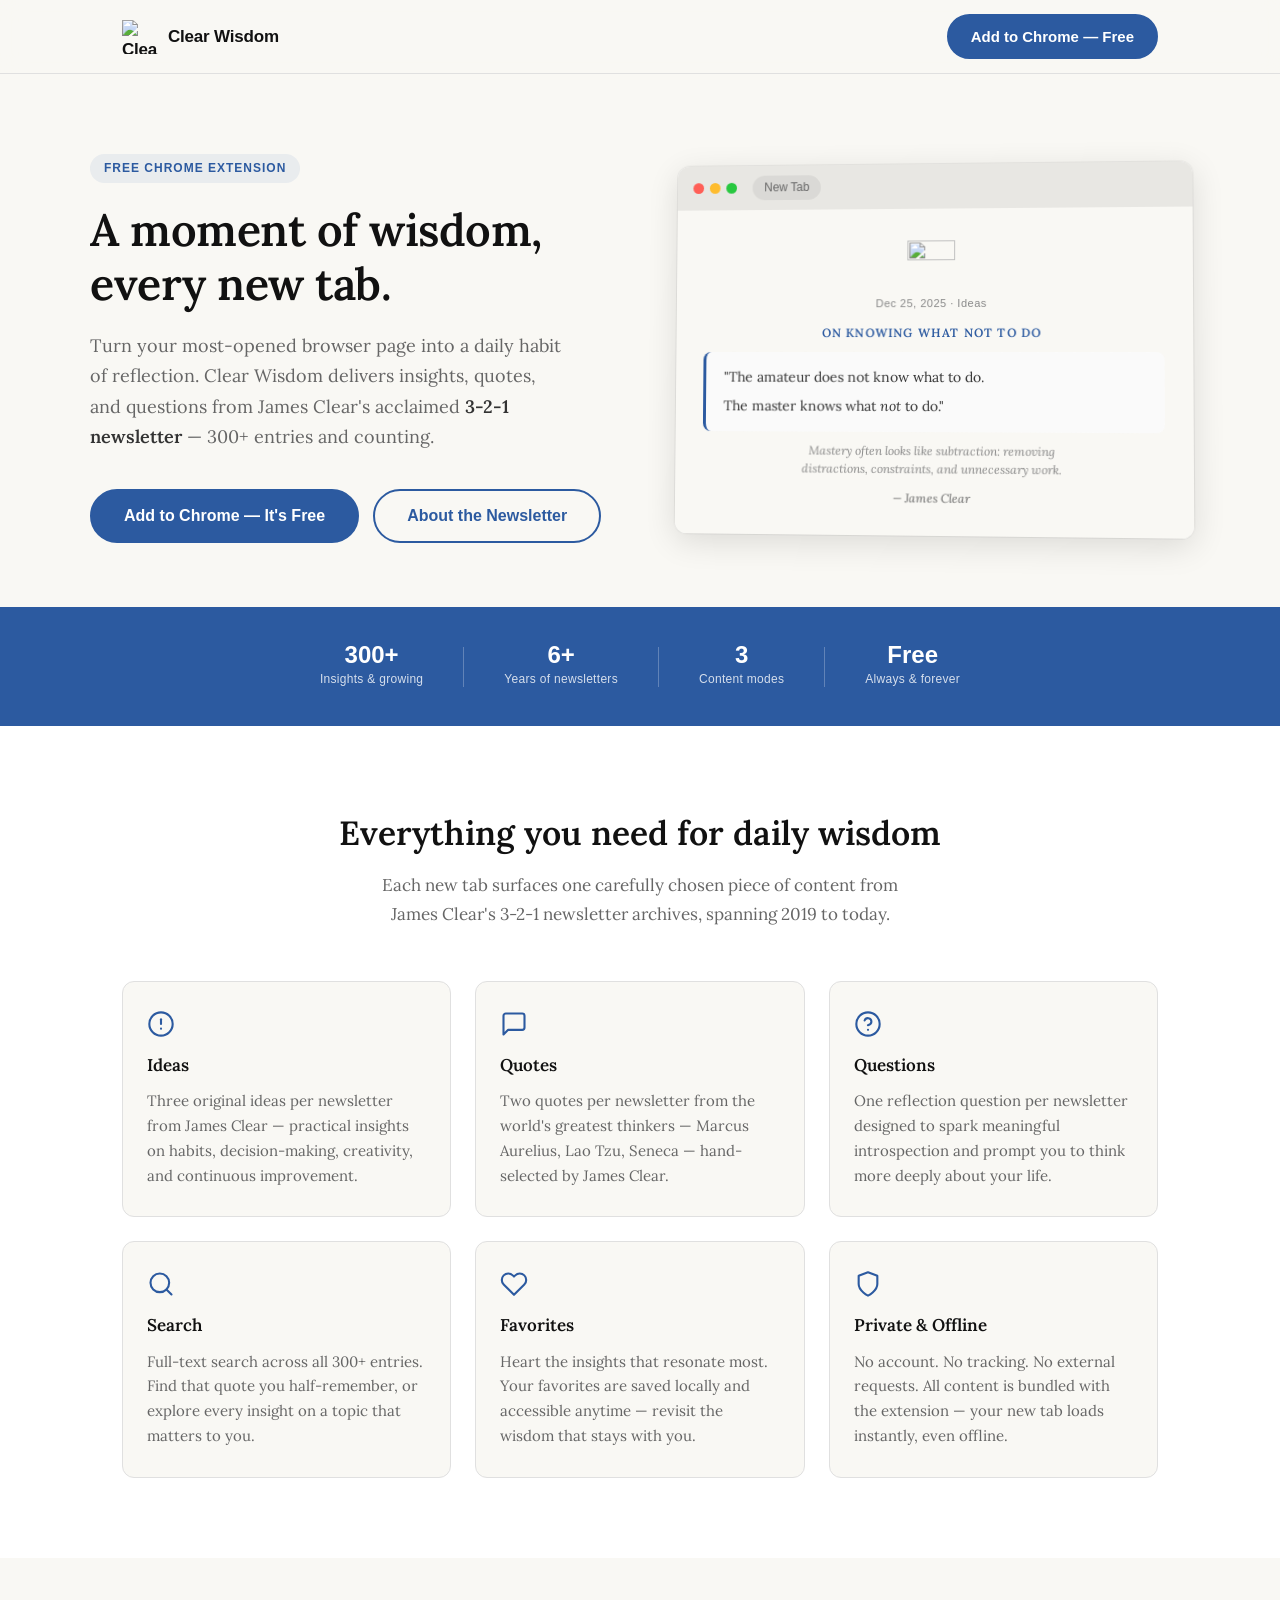
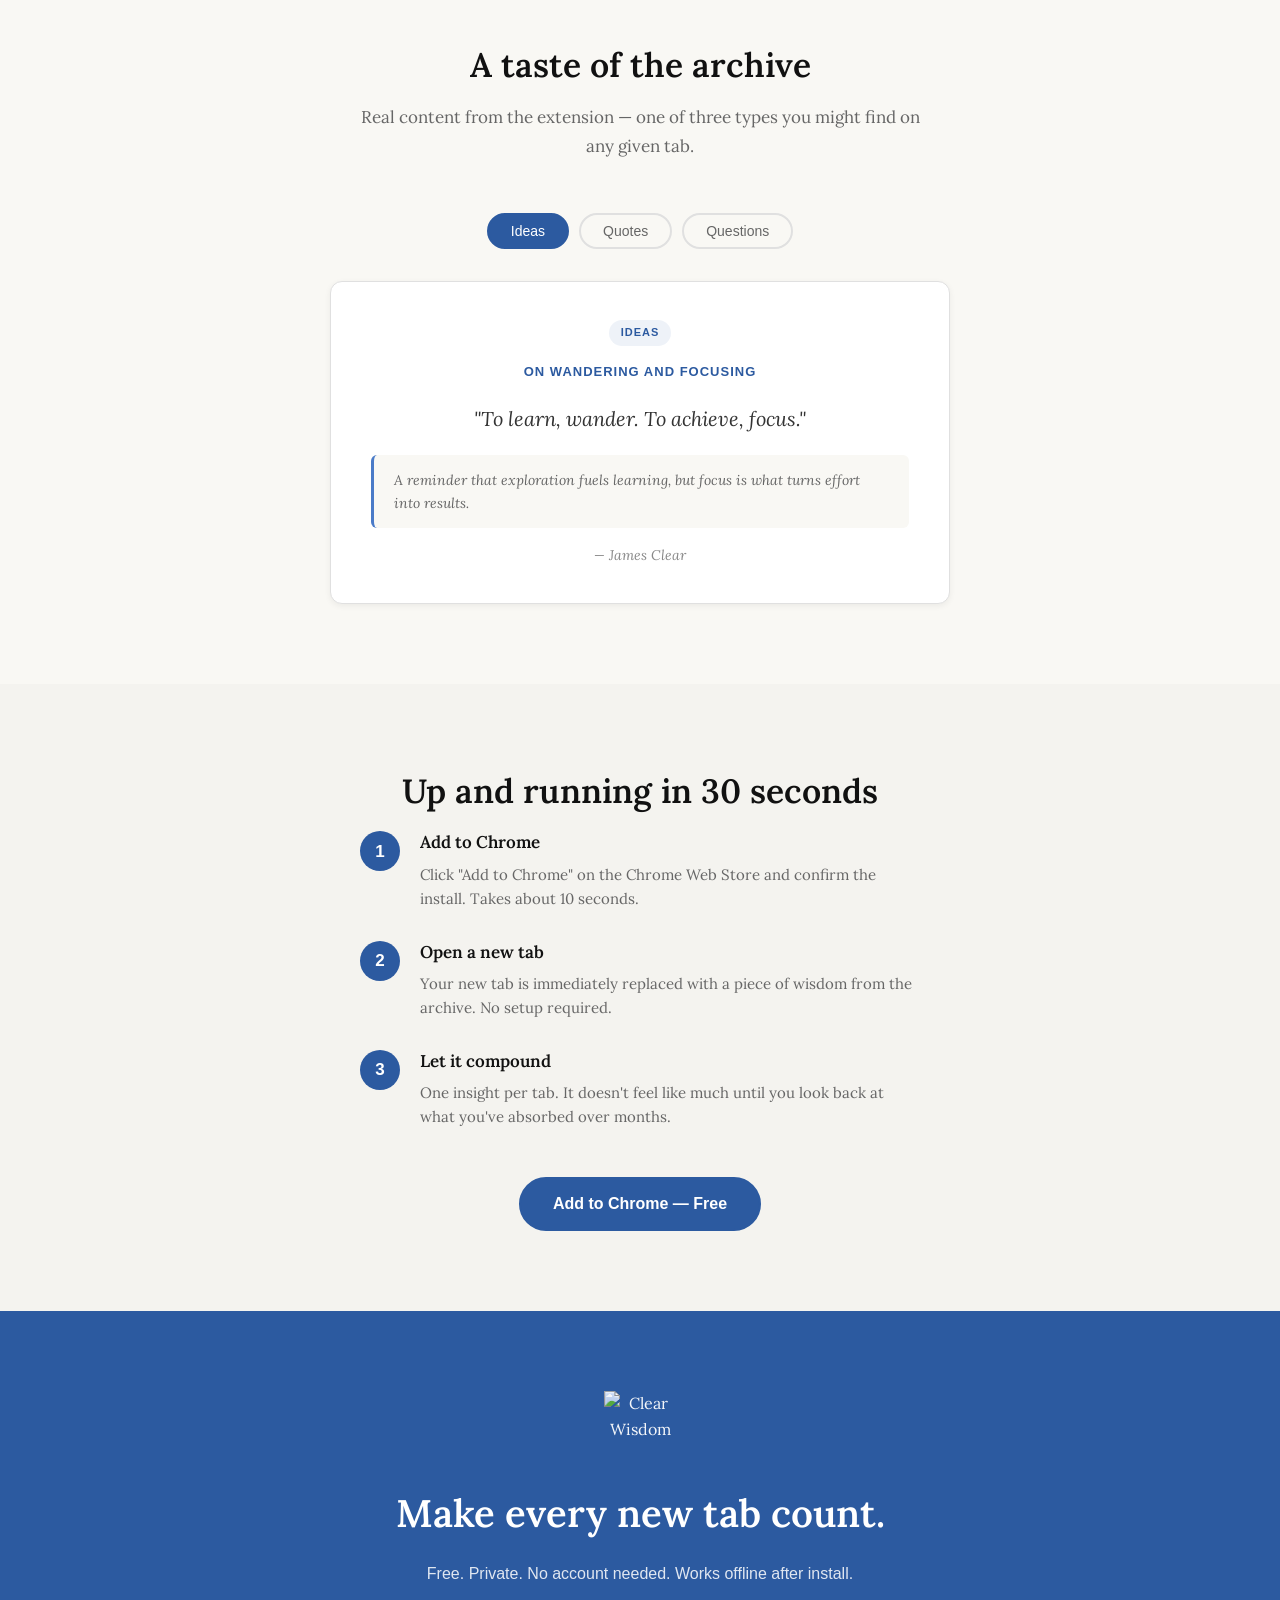
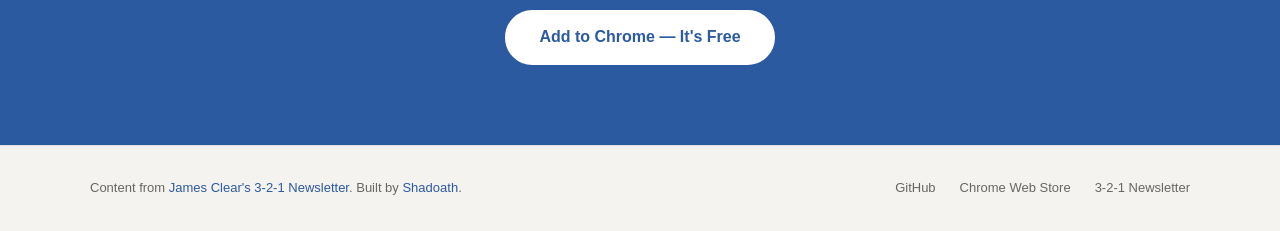
==== docs/index.html @ fa47c4a1 "feat: add GitHub Pages landing page and update README - Add docs/index.html with SEO meta tags, JSON" ====
<!DOCTYPE html>
<html lang="en">
  <head>
    <meta charset="UTF-8" />
    <meta name="viewport" content="width=device-width, initial-scale=1.0" />

    <title>Clear Wisdom — James Clear's 3-2-1 Newsletter in Every New Tab</title>
    <meta
      name="description"
      content="Transform every new tab into a moment of wisdom. Clear Wisdom delivers 300+ insights, quotes, and reflection questions from James Clear's acclaimed 3-2-1 newsletter — free Chrome extension."
    />
    <meta
      name="keywords"
      content="James Clear, 3-2-1 newsletter, wisdom quotes, Chrome extension, new tab extension, atomic habits, personal growth, reflection questions, daily wisdom"
    />
    <meta name="author" content="Skylar Bolton" />
    <meta name="robots" content="index, follow" />

    <link rel="canonical" href="https://shadoath.github.io/clear-wisdom/" />

    <!-- Open Graph -->
    <meta property="og:type" content="website" />
    <meta property="og:url" content="https://shadoath.github.io/clear-wisdom/" />
    <meta
      property="og:title"
      content="Clear Wisdom — James Clear's 3-2-1 Newsletter in Every New Tab"
    />
    <meta
      property="og:description"
      content="Transform every new tab into a moment of wisdom. 300+ insights, quotes, and reflection questions from James Clear's 3-2-1 newsletter. Free Chrome extension."
    />
    <meta
      property="og:image"
      content="https://raw.githubusercontent.com/shadoath/clear-wisdom/main/extension/images/logo.png"
    />
    <meta property="og:site_name" content="Clear Wisdom" />

    <!-- Twitter Card -->
    <meta name="twitter:card" content="summary" />
    <meta
      name="twitter:title"
      content="Clear Wisdom — James Clear's 3-2-1 Newsletter in Every New Tab"
    />
    <meta
      name="twitter:description"
      content="Transform every new tab into a moment of wisdom. 300+ insights from James Clear's 3-2-1 newsletter. Free Chrome extension."
    />
    <meta
      name="twitter:image"
      content="https://raw.githubusercontent.com/shadoath/clear-wisdom/main/extension/images/logo.png"
    />

    <!-- Structured Data -->
    <script type="application/ld+json">
      {
        "@context": "https://schema.org",
        "@type": "SoftwareApplication",
        "name": "Clear Wisdom",
        "applicationCategory": "BrowserApplication",
        "applicationSubCategory": "Productivity",
        "operatingSystem": "Chrome",
        "description": "Transform every new tab into a moment of wisdom from James Clear's acclaimed 3-2-1 newsletter. 300+ insights, quotes, and reflection questions.",
        "url": "https://shadoath.github.io/clear-wisdom/",
        "downloadUrl": "https://chromewebstore.google.com/detail/clear-wisdom-gems-of-wisd/jijfmgoijddfmlcdghopbkdpelbpmjdm",
        "offers": {
          "@type": "Offer",
          "price": "0",
          "priceCurrency": "USD"
        },
        "creator": {
          "@type": "Person",
          "name": "Skylar Bolton",
          "url": "https://github.com/shadoath"
        },
        "featureList": [
          "Ideas from James Clear's 3-2-1 newsletter",
          "Quotes from world-class thinkers",
          "Reflection questions for personal growth",
          "Full-text search across all content",
          "Favorites system",
          "300+ entries and growing"
        ]
      }
    </script>

    <link rel="preconnect" href="https://fonts.googleapis.com" />
    <link rel="preconnect" href="https://fonts.gstatic.com" crossorigin />
    <link
      href="https://fonts.googleapis.com/css2?family=Lora:ital,wght@0,400;0,600;1,400&display=swap"
      rel="stylesheet"
    />

    <link rel="stylesheet" href="style.css" />
  </head>
  <body>
    <!-- Navigation -->
    <nav class="nav" aria-label="Site navigation">
      <div class="nav-inner">
        <a href="/" class="nav-brand" aria-label="Clear Wisdom home">
          <img
            src="https://raw.githubusercontent.com/shadoath/clear-wisdom/main/extension/images/logo.png"
            alt="Clear Wisdom logo"
            width="36"
            height="34"
          />
          <span>Clear Wisdom</span>
        </a>
        <a
          href="https://chromewebstore.google.com/detail/clear-wisdom-gems-of-wisd/jijfmgoijddfmlcdghopbkdpelbpmjdm"
          class="btn btn-primary"
          target="_blank"
          rel="noopener noreferrer"
          aria-label="Add Clear Wisdom to Chrome for free"
        >
          Add to Chrome &mdash; Free
        </a>
      </div>
    </nav>

    <!-- Hero -->
    <header class="hero">
      <div class="hero-inner">
        <div class="hero-text">
          <div class="hero-badge">Free Chrome Extension</div>
          <h1>A moment of wisdom,<br />every new tab.</h1>
          <p class="hero-sub">
            Turn your most-opened browser page into a daily habit of reflection.
            Clear Wisdom delivers insights, quotes, and questions from James
            Clear's acclaimed <strong>3-2-1 newsletter</strong> &mdash; 300+
            entries and counting.
          </p>
          <div class="hero-ctas">
            <a
              href="https://chromewebstore.google.com/detail/clear-wisdom-gems-of-wisd/jijfmgoijddfmlcdghopbkdpelbpmjdm"
              class="btn btn-primary btn-large"
              target="_blank"
              rel="noopener noreferrer"
            >
              Add to Chrome &mdash; It's Free
            </a>
            <a
              href="https://jamesclear.com/3-2-1"
              class="btn btn-outline btn-large"
              target="_blank"
              rel="noopener noreferrer"
            >
              About the Newsletter
            </a>
          </div>
        </div>

        <div class="hero-mockup" aria-hidden="true">
          <div class="mockup-window">
            <div class="mockup-bar">
              <span class="dot dot-red"></span>
              <span class="dot dot-yellow"></span>
              <span class="dot dot-green"></span>
              <span class="mockup-url">New Tab</span>
            </div>
            <div class="mockup-content">
              <div class="mockup-logo">
                <img
                  src="https://raw.githubusercontent.com/shadoath/clear-wisdom/main/extension/images/logo.png"
                  alt=""
                  width="48"
                  height="45"
                />
              </div>
              <div class="mockup-meta">Dec 25, 2025 &middot; Ideas</div>
              <div class="mockup-heading">On knowing what not to do</div>
              <div class="mockup-quote">
                <p>"The amateur does not know what to do.</p>
                <p>The master knows what <em>not</em> to do."</p>
              </div>
              <div class="mockup-explanation">
                Mastery often looks like subtraction: removing distractions,
                constraints, and unnecessary work.
              </div>
              <div class="mockup-author">&mdash; James Clear</div>
            </div>
          </div>
        </div>
      </div>
    </header>

    <!-- Stats bar -->
    <section class="proof-bar" aria-label="Extension stats">
      <div class="proof-inner">
        <div class="proof-item">
          <strong>300+</strong>
          <span>Insights &amp; growing</span>
        </div>
        <div class="proof-divider" aria-hidden="true"></div>
        <div class="proof-item">
          <strong>6+</strong>
          <span>Years of newsletters</span>
        </div>
        <div class="proof-divider" aria-hidden="true"></div>
        <div class="proof-item">
          <strong>3</strong>
          <span>Content modes</span>
        </div>
        <div class="proof-divider" aria-hidden="true"></div>
        <div class="proof-item">
          <strong>Free</strong>
          <span>Always &amp; forever</span>
        </div>
      </div>
    </section>

    <!-- Features -->
    <section class="features" id="features" aria-labelledby="features-title">
      <div class="section-inner">
        <h2 id="features-title">Everything you need for daily wisdom</h2>
        <p class="section-sub">
          Each new tab surfaces one carefully chosen piece of content from James
          Clear's 3-2-1 newsletter archives, spanning 2019 to today.
        </p>
        <div class="features-grid">
          <article class="feature-card">
            <div class="feature-icon" aria-hidden="true">
              <svg width="28" height="28" viewBox="0 0 24 24" fill="none" stroke="currentColor" stroke-width="1.8" stroke-linecap="round" stroke-linejoin="round"><circle cx="12" cy="12" r="10"/><line x1="12" y1="8" x2="12" y2="12"/><line x1="12" y1="16" x2="12.01" y2="16"/></svg>
            </div>
            <h3>Ideas</h3>
            <p>
              Three original ideas per newsletter from James Clear &mdash;
              practical insights on habits, decision-making, creativity, and
              continuous improvement.
            </p>
          </article>
          <article class="feature-card">
            <div class="feature-icon" aria-hidden="true">
              <svg width="28" height="28" viewBox="0 0 24 24" fill="none" stroke="currentColor" stroke-width="1.8" stroke-linecap="round" stroke-linejoin="round"><path d="M21 15a2 2 0 0 1-2 2H7l-4 4V5a2 2 0 0 1 2-2h14a2 2 0 0 1 2 2z"/></svg>
            </div>
            <h3>Quotes</h3>
            <p>
              Two quotes per newsletter from the world's greatest thinkers
              &mdash; Marcus Aurelius, Lao Tzu, Seneca &mdash; hand-selected by
              James Clear.
            </p>
          </article>
          <article class="feature-card">
            <div class="feature-icon" aria-hidden="true">
              <svg width="28" height="28" viewBox="0 0 24 24" fill="none" stroke="currentColor" stroke-width="1.8" stroke-linecap="round" stroke-linejoin="round"><circle cx="12" cy="12" r="10"/><path d="M9.09 9a3 3 0 0 1 5.83 1c0 2-3 3-3 3"/><line x1="12" y1="17" x2="12.01" y2="17"/></svg>
            </div>
            <h3>Questions</h3>
            <p>
              One reflection question per newsletter designed to spark
              meaningful introspection and prompt you to think more deeply about
              your life.
            </p>
          </article>
          <article class="feature-card">
            <div class="feature-icon" aria-hidden="true">
              <svg width="28" height="28" viewBox="0 0 24 24" fill="none" stroke="currentColor" stroke-width="1.8" stroke-linecap="round" stroke-linejoin="round"><circle cx="11" cy="11" r="8"/><line x1="21" y1="21" x2="16.65" y2="16.65"/></svg>
            </div>
            <h3>Search</h3>
            <p>
              Full-text search across all 300+ entries. Find that quote you
              half-remember, or explore every insight on a topic that matters to
              you.
            </p>
          </article>
          <article class="feature-card">
            <div class="feature-icon" aria-hidden="true">
              <svg width="28" height="28" viewBox="0 0 24 24" fill="none" stroke="currentColor" stroke-width="1.8" stroke-linecap="round" stroke-linejoin="round"><path d="M20.84 4.61a5.5 5.5 0 0 0-7.78 0L12 5.67l-1.06-1.06a5.5 5.5 0 0 0-7.78 7.78l1.06 1.06L12 21.23l7.78-7.78 1.06-1.06a5.5 5.5 0 0 0 0-7.78z"/></svg>
            </div>
            <h3>Favorites</h3>
            <p>
              Heart the insights that resonate most. Your favorites are saved
              locally and accessible anytime &mdash; revisit the wisdom that
              stays with you.
            </p>
          </article>
          <article class="feature-card">
            <div class="feature-icon" aria-hidden="true">
              <svg width="28" height="28" viewBox="0 0 24 24" fill="none" stroke="currentColor" stroke-width="1.8" stroke-linecap="round" stroke-linejoin="round"><path d="M12 22s8-4 8-10V5l-8-3-8 3v7c0 6 8 10 8 10z"/></svg>
            </div>
            <h3>Private &amp; Offline</h3>
            <p>
              No account. No tracking. No external requests. All content is
              bundled with the extension &mdash; your new tab loads instantly,
              even offline.
            </p>
          </article>
        </div>
      </div>
    </section>

    <!-- Content Preview -->
    <section class="preview" id="preview" aria-labelledby="preview-title">
      <div class="section-inner">
        <h2 id="preview-title">A taste of the archive</h2>
        <p class="section-sub">
          Real content from the extension &mdash; one of three types you might
          find on any given tab.
        </p>

        <div class="preview-tabs" role="tablist" aria-label="Content type examples">
          <button
            class="tab-btn active"
            role="tab"
            aria-selected="true"
            aria-controls="tab-ideas"
            data-tab="ideas"
          >
            Ideas
          </button>
          <button
            class="tab-btn"
            role="tab"
            aria-selected="false"
            aria-controls="tab-quotes"
            data-tab="quotes"
          >
            Quotes
          </button>
          <button
            class="tab-btn"
            role="tab"
            aria-selected="false"
            aria-controls="tab-questions"
            data-tab="questions"
          >
            Questions
          </button>
        </div>

        <div class="tab-panels">
          <div id="tab-ideas" class="tab-panel active" role="tabpanel">
            <div class="sample-card">
              <div class="sample-tag">Ideas</div>
              <div class="sample-intro">On wandering and focusing</div>
              <blockquote class="sample-quote">
                "To learn, wander. To achieve, focus."
              </blockquote>
              <p class="sample-explanation">
                A reminder that exploration fuels learning, but focus is what
                turns effort into results.
              </p>
              <div class="sample-attribution">&mdash; James Clear</div>
            </div>
          </div>
          <div id="tab-quotes" class="tab-panel" role="tabpanel" hidden>
            <div class="sample-card">
              <div class="sample-tag">Quotes</div>
              <div class="sample-intro">On respect and self-alignment</div>
              <blockquote class="sample-quote">
                "When you are content to be simply yourself and don't compare or
                compete, everybody will respect you."
              </blockquote>
              <p class="sample-explanation">
                From the Tao Te Ching &mdash; a closer translation: "Because he
                doesn't compare himself with others, no one can compare with
                him."
              </p>
              <div class="sample-attribution">&mdash; Lao Tzu</div>
            </div>
          </div>
          <div id="tab-questions" class="tab-panel" role="tabpanel" hidden>
            <div class="sample-card">
              <div class="sample-tag">Questions</div>
              <div class="sample-intro">On moving from complaint to action</div>
              <blockquote class="sample-quote">
                "If you weren't allowed to complain about this thing anymore,
                what action would you have to take?"
              </blockquote>
              <p class="sample-explanation">
                A prompt to turn whatever you're experiencing into something you
                can learn from.
              </p>
              <div class="sample-attribution">&mdash; James Clear</div>
            </div>
          </div>
        </div>
      </div>
    </section>

    <!-- How it works -->
    <section class="how-it-works" id="install" aria-labelledby="how-title">
      <div class="section-inner">
        <h2 id="how-title">Up and running in 30 seconds</h2>
        <ol class="steps">
          <li class="step">
            <div class="step-num" aria-hidden="true">1</div>
            <div class="step-text">
              <h3>Add to Chrome</h3>
              <p>
                Click "Add to Chrome" on the Chrome Web Store and confirm the
                install. Takes about 10 seconds.
              </p>
            </div>
          </li>
          <li class="step">
            <div class="step-num" aria-hidden="true">2</div>
            <div class="step-text">
              <h3>Open a new tab</h3>
              <p>
                Your new tab is immediately replaced with a piece of wisdom from
                the archive. No setup required.
              </p>
            </div>
          </li>
          <li class="step">
            <div class="step-num" aria-hidden="true">3</div>
            <div class="step-text">
              <h3>Let it compound</h3>
              <p>
                One insight per tab. It doesn't feel like much until you look
                back at what you've absorbed over months.
              </p>
            </div>
          </li>
        </ol>
        <div class="how-cta">
          <a
            href="https://chromewebstore.google.com/detail/clear-wisdom-gems-of-wisd/jijfmgoijddfmlcdghopbkdpelbpmjdm"
            class="btn btn-primary btn-large"
            target="_blank"
            rel="noopener noreferrer"
          >
            Add to Chrome &mdash; Free
          </a>
        </div>
      </div>
    </section>

    <!-- Final CTA -->
    <section class="cta-section" aria-labelledby="cta-title">
      <div class="section-inner cta-inner">
        <img
          src="https://raw.githubusercontent.com/shadoath/clear-wisdom/main/extension/images/logo.png"
          alt="Clear Wisdom"
          width="72"
          height="68"
          class="cta-logo"
        />
        <h2 id="cta-title">Make every new tab count.</h2>
        <p>
          Free. Private. No account needed. Works offline after install.
        </p>
        <a
          href="https://chromewebstore.google.com/detail/clear-wisdom-gems-of-wisd/jijfmgoijddfmlcdghopbkdpelbpmjdm"
          class="btn btn-primary btn-large"
          target="_blank"
          rel="noopener noreferrer"
        >
          Add to Chrome &mdash; It's Free
        </a>
      </div>
    </section>

    <!-- Footer -->
    <footer class="footer">
      <div class="footer-inner">
        <p>
          Content from
          <a
            href="https://jamesclear.com/3-2-1"
            target="_blank"
            rel="noopener noreferrer"
            >James Clear's 3-2-1 Newsletter</a
          >. Built by
          <a
            href="https://github.com/shadoath"
            target="_blank"
            rel="noopener noreferrer"
            >Shadoath</a
          >.
        </p>
        <nav class="footer-links" aria-label="Footer links">
          <a
            href="https://github.com/shadoath/clear-wisdom"
            target="_blank"
            rel="noopener noreferrer"
            >GitHub</a
          >
          <a
            href="https://chromewebstore.google.com/detail/clear-wisdom-gems-of-wisd/jijfmgoijddfmlcdghopbkdpelbpmjdm"
            target="_blank"
            rel="noopener noreferrer"
            >Chrome Web Store</a
          >
          <a
            href="https://jamesclear.com/3-2-1"
            target="_blank"
            rel="noopener noreferrer"
            >3-2-1 Newsletter</a
          >
        </nav>
      </div>
    </footer>

    <script>
      const tabBtns = document.querySelectorAll('.tab-btn');
      const tabPanels = document.querySelectorAll('.tab-panel');

      tabBtns.forEach((btn) => {
        btn.addEventListener('click', () => {
          const target = btn.dataset.tab;

          tabBtns.forEach((b) => {
            b.classList.remove('active');
            b.setAttribute('aria-selected', 'false');
          });
          tabPanels.forEach((p) => {
            p.classList.remove('active');
            p.hidden = true;
          });

          btn.classList.add('active');
          btn.setAttribute('aria-selected', 'true');
          const panel = document.getElementById('tab-' + target);
          panel.classList.add('active');
          panel.hidden = false;
        });
      });
    </script>
  </body>
</html>
---- docs/style.css ----
/* ===========================================
   CLEAR WISDOM — GITHUB PAGES LANDING PAGE
   =========================================== */

:root {
  --primary: #2c5aa0;
  --primary-hover: #1e4a8a;
  --primary-light: #4a7bc8;
  --primary-bg: rgba(44, 90, 160, 0.08);
  --primary-shadow: rgba(44, 90, 160, 0.25);

  --bg: #f9f8f4;
  --bg-white: #ffffff;
  --bg-section: #f4f3ef;

  --text: #111111;
  --text-secondary: #333333;
  --text-muted: #666666;
  --text-light: #888888;

  --border: #e0e0e0;
  --border-medium: #cccccc;

  --shadow-sm: 0 2px 6px rgba(0, 0, 0, 0.06);
  --shadow-md: 0 4px 16px rgba(0, 0, 0, 0.1);
  --shadow-lg: 0 8px 32px rgba(0, 0, 0, 0.12);

  --font: 'Lora', Georgia, 'Times New Roman', serif;
  --font-sans: -apple-system, BlinkMacSystemFont, 'Segoe UI', sans-serif;

  --radius: 12px;
  --radius-sm: 6px;
  --radius-lg: 20px;
  --radius-full: 9999px;

  --max-width: 1100px;
  --transition: 0.2s ease-in-out;
}

/* Reset */
*, *::before, *::after { box-sizing: border-box; }

html { scroll-behavior: smooth; }

body {
  margin: 0;
  font-family: var(--font);
  background: var(--bg);
  color: var(--text);
  line-height: 1.6;
  -webkit-font-smoothing: antialiased;
}

img { max-width: 100%; display: block; }

a { color: inherit; }

/* ===========================================
   BUTTONS
   =========================================== */

.btn {
  display: inline-block;
  padding: 10px 22px;
  border-radius: var(--radius-full);
  font-family: var(--font-sans);
  font-size: 15px;
  font-weight: 600;
  text-decoration: none;
  cursor: pointer;
  transition: all var(--transition);
  border: 2px solid transparent;
  white-space: nowrap;
  line-height: 1.4;
}

.btn-primary {
  background: var(--primary);
  color: #ffffff;
  border-color: var(--primary);
}

.btn-primary:hover {
  background: var(--primary-hover);
  border-color: var(--primary-hover);
  transform: translateY(-2px);
  box-shadow: 0 4px 14px var(--primary-shadow);
}

.btn-outline {
  background: transparent;
  color: var(--primary);
  border-color: var(--primary);
}

.btn-outline:hover {
  background: var(--primary);
  color: #ffffff;
  transform: translateY(-2px);
  box-shadow: 0 4px 14px var(--primary-shadow);
}

.btn-large {
  padding: 14px 32px;
  font-size: 16px;
}

/* ===========================================
   NAV
   =========================================== */

.nav {
  position: sticky;
  top: 0;
  z-index: 100;
  background: rgba(249, 248, 244, 0.92);
  backdrop-filter: blur(12px);
  -webkit-backdrop-filter: blur(12px);
  border-bottom: 1px solid var(--border);
}

.nav-inner {
  max-width: var(--max-width);
  margin: 0 auto;
  padding: 14px 32px;
  display: flex;
  align-items: center;
  justify-content: space-between;
  gap: 20px;
}

.nav-brand {
  display: flex;
  align-items: center;
  gap: 10px;
  text-decoration: none;
  font-family: var(--font-sans);
  font-size: 17px;
  font-weight: 700;
  color: var(--text);
  letter-spacing: -0.2px;
}

.nav-brand img {
  flex-shrink: 0;
}

/* ===========================================
   HERO
   =========================================== */

.hero {
  padding: 80px 32px 64px;
  background: var(--bg);
}

.hero-inner {
  max-width: var(--max-width);
  margin: 0 auto;
  display: grid;
  grid-template-columns: 1fr 1fr;
  gap: 64px;
  align-items: center;
}

.hero-badge {
  display: inline-block;
  background: var(--primary-bg);
  color: var(--primary);
  font-family: var(--font-sans);
  font-size: 12px;
  font-weight: 700;
  letter-spacing: 1px;
  text-transform: uppercase;
  padding: 5px 14px;
  border-radius: var(--radius-full);
  margin-bottom: 20px;
}

.hero h1 {
  font-size: clamp(2rem, 4vw, 2.8rem);
  font-weight: 600;
  line-height: 1.2;
  letter-spacing: -0.5px;
  color: var(--text);
  margin: 0 0 20px;
}

.hero-sub {
  font-size: 18px;
  line-height: 1.7;
  color: var(--text-muted);
  margin: 0 0 36px;
  max-width: 480px;
}

.hero-sub strong {
  color: var(--text-secondary);
  font-weight: 600;
}

.hero-ctas {
  display: flex;
  gap: 14px;
  flex-wrap: wrap;
}

/* Browser Mockup */
.hero-mockup {
  perspective: 1200px;
}

.mockup-window {
  background: var(--bg-white);
  border-radius: var(--radius);
  box-shadow: var(--shadow-lg), 0 0 0 1px rgba(0,0,0,0.06);
  overflow: hidden;
  transform: rotateY(-4deg) rotateX(2deg);
  transition: transform 0.4s ease;
}

.mockup-window:hover {
  transform: rotateY(0deg) rotateX(0deg);
}

.mockup-bar {
  background: #e8e7e3;
  padding: 10px 16px;
  display: flex;
  align-items: center;
  gap: 6px;
}

.dot {
  width: 11px;
  height: 11px;
  border-radius: 50%;
  flex-shrink: 0;
}
.dot-red    { background: #ff5f57; }
.dot-yellow { background: #febc2e; }
.dot-green  { background: #28c840; }

.mockup-url {
  font-family: var(--font-sans);
  font-size: 12px;
  color: var(--text-muted);
  background: rgba(0,0,0,0.06);
  padding: 3px 12px;
  border-radius: var(--radius-full);
  margin-left: 10px;
}

.mockup-content {
  background: var(--bg);
  padding: 32px 28px 28px;
  text-align: center;
  display: flex;
  flex-direction: column;
  align-items: center;
  gap: 10px;
}

.mockup-logo img {
  width: 48px;
  height: auto;
  margin: 0 auto;
}

.mockup-meta {
  font-family: var(--font-sans);
  font-size: 11px;
  color: var(--text-light);
  letter-spacing: 0.5px;
}

.mockup-heading {
  font-size: 12px;
  font-weight: 600;
  color: var(--primary);
  text-transform: uppercase;
  letter-spacing: 1.2px;
}

.mockup-quote {
  background: #fafafa;
  border-left: 3px solid var(--primary);
  border-radius: 8px;
  padding: 14px 18px;
  font-size: 14px;
  line-height: 1.65;
  color: var(--text-secondary);
  text-align: left;
  width: 100%;
}

.mockup-quote p {
  margin: 0 0 6px;
}
.mockup-quote p:last-child {
  margin: 0;
}

.mockup-explanation {
  font-size: 12px;
  color: var(--text-light);
  font-style: italic;
  line-height: 1.5;
  max-width: 280px;
}

.mockup-author {
  font-size: 12px;
  color: var(--text-muted);
  font-style: italic;
}

/* ===========================================
   STATS BAR
   =========================================== */

.proof-bar {
  background: var(--primary);
  color: #ffffff;
  padding: 28px 32px;
}

.proof-inner {
  max-width: var(--max-width);
  margin: 0 auto;
  display: flex;
  align-items: center;
  justify-content: center;
  gap: 0;
  flex-wrap: wrap;
}

.proof-item {
  display: flex;
  flex-direction: column;
  align-items: center;
  gap: 3px;
  padding: 8px 40px;
  text-align: center;
}

.proof-item strong {
  font-family: var(--font-sans);
  font-size: 24px;
  font-weight: 700;
  line-height: 1;
}

.proof-item span {
  font-family: var(--font-sans);
  font-size: 12px;
  opacity: 0.8;
  letter-spacing: 0.3px;
}

.proof-divider {
  width: 1px;
  height: 40px;
  background: rgba(255, 255, 255, 0.25);
}

/* ===========================================
   SHARED SECTION STYLES
   =========================================== */

.section-inner {
  max-width: var(--max-width);
  margin: 0 auto;
  padding: 0 32px;
}

.features,
.preview,
.how-it-works {
  padding: 80px 0;
}

.features { background: var(--bg-white); }
.preview  { background: var(--bg); }
.how-it-works { background: var(--bg-section); }

.features h2,
.preview h2,
.how-it-works h2 {
  font-size: clamp(1.6rem, 3vw, 2.1rem);
  font-weight: 600;
  color: var(--text);
  margin: 0 0 12px;
  text-align: center;
}

.section-sub {
  font-size: 17px;
  color: var(--text-muted);
  text-align: center;
  max-width: 560px;
  margin: 0 auto 52px;
  line-height: 1.7;
}

/* ===========================================
   FEATURES GRID
   =========================================== */

.features-grid {
  display: grid;
  grid-template-columns: repeat(3, 1fr);
  gap: 24px;
}

.feature-card {
  background: var(--bg);
  border: 1px solid var(--border);
  border-radius: var(--radius);
  padding: 28px 24px;
  transition: all var(--transition);
}

.feature-card:hover {
  border-color: var(--primary-light);
  box-shadow: var(--shadow-md);
  transform: translateY(-3px);
}

.feature-icon {
  color: var(--primary);
  margin-bottom: 14px;
  display: flex;
}

.feature-card h3 {
  font-size: 17px;
  font-weight: 600;
  color: var(--text);
  margin: 0 0 10px;
}

.feature-card p {
  font-size: 15px;
  color: var(--text-muted);
  line-height: 1.65;
  margin: 0;
}

/* ===========================================
   CONTENT PREVIEW TABS
   =========================================== */

.preview-tabs {
  display: flex;
  justify-content: center;
  gap: 10px;
  margin-bottom: 32px;
}

.tab-btn {
  font-family: var(--font-sans);
  font-size: 14px;
  font-weight: 500;
  padding: 8px 22px;
  border: 2px solid var(--border);
  border-radius: var(--radius-full);
  background: transparent;
  color: var(--text-muted);
  cursor: pointer;
  transition: all var(--transition);
}

.tab-btn:hover {
  border-color: var(--primary);
  color: var(--primary);
}

.tab-btn.active {
  background: var(--primary);
  border-color: var(--primary);
  color: #ffffff;
}

.tab-panel {
  max-width: 620px;
  margin: 0 auto;
  animation: fadeIn 0.2s ease-in-out;
}

@keyframes fadeIn {
  from { opacity: 0; transform: translateY(6px); }
  to   { opacity: 1; transform: translateY(0); }
}

.sample-card {
  background: var(--bg-white);
  border: 1px solid var(--border);
  border-radius: var(--radius);
  padding: 36px 40px;
  box-shadow: var(--shadow-sm);
  text-align: center;
}

.sample-tag {
  display: inline-block;
  background: var(--primary-bg);
  color: var(--primary);
  font-family: var(--font-sans);
  font-size: 11px;
  font-weight: 700;
  letter-spacing: 1px;
  text-transform: uppercase;
  padding: 4px 12px;
  border-radius: var(--radius-full);
  margin-bottom: 16px;
}

.sample-intro {
  font-family: var(--font-sans);
  font-size: 13px;
  font-weight: 600;
  color: var(--primary);
  text-transform: uppercase;
  letter-spacing: 1px;
  margin-bottom: 20px;
}

.sample-quote {
  font-size: 20px;
  font-style: italic;
  line-height: 1.65;
  color: var(--text-secondary);
  margin: 0 0 20px;
  padding: 0;
  border: none;
}

.sample-explanation {
  font-size: 14px;
  color: var(--text-muted);
  font-style: italic;
  line-height: 1.6;
  margin: 0 0 16px;
  padding: 14px 20px;
  background: var(--bg);
  border-radius: var(--radius-sm);
  border-left: 3px solid var(--primary-light);
  text-align: left;
}

.sample-attribution {
  font-size: 14px;
  color: var(--text-light);
  font-style: italic;
}

/* ===========================================
   HOW IT WORKS
   =========================================== */

.steps {
  list-style: none;
  padding: 0;
  margin: 0 0 48px;
  display: flex;
  flex-direction: column;
  gap: 28px;
  max-width: 560px;
  margin-left: auto;
  margin-right: auto;
}

.step {
  display: flex;
  align-items: flex-start;
  gap: 20px;
}

.step-num {
  flex-shrink: 0;
  width: 40px;
  height: 40px;
  border-radius: 50%;
  background: var(--primary);
  color: #ffffff;
  font-family: var(--font-sans);
  font-size: 17px;
  font-weight: 700;
  display: flex;
  align-items: center;
  justify-content: center;
  margin-top: 2px;
}

.step-text h3 {
  font-size: 17px;
  font-weight: 600;
  margin: 0 0 6px;
  color: var(--text);
}

.step-text p {
  font-size: 15px;
  color: var(--text-muted);
  margin: 0;
  line-height: 1.6;
}

.how-cta {
  text-align: center;
  margin-top: 48px;
}

/* ===========================================
   FINAL CTA SECTION
   =========================================== */

.cta-section {
  background: var(--primary);
  padding: 80px 32px;
  text-align: center;
  color: #ffffff;
}

.cta-inner {
  display: flex;
  flex-direction: column;
  align-items: center;
  gap: 16px;
}

.cta-logo {
  margin: 0 auto 8px;
  opacity: 0.95;
}

.cta-section h2 {
  font-size: clamp(1.8rem, 3.5vw, 2.4rem);
  font-weight: 600;
  margin: 0;
  color: #ffffff;
}

.cta-section p {
  font-family: var(--font-sans);
  font-size: 16px;
  opacity: 0.85;
  margin: 0;
}

.cta-section .btn-primary {
  background: #ffffff;
  color: var(--primary);
  border-color: #ffffff;
  margin-top: 8px;
}

.cta-section .btn-primary:hover {
  background: rgba(255, 255, 255, 0.9);
  border-color: rgba(255, 255, 255, 0.9);
  box-shadow: 0 4px 20px rgba(0, 0, 0, 0.2);
}

/* ===========================================
   FOOTER
   =========================================== */

.footer {
  background: var(--bg-section);
  border-top: 1px solid var(--border);
  padding: 32px;
}

.footer-inner {
  max-width: var(--max-width);
  margin: 0 auto;
  display: flex;
  align-items: center;
  justify-content: space-between;
  gap: 20px;
  flex-wrap: wrap;
}

.footer p {
  font-family: var(--font-sans);
  font-size: 13px;
  color: var(--text-muted);
  margin: 0;
}

.footer a {
  color: var(--primary);
  text-decoration: none;
  transition: opacity var(--transition);
}

.footer a:hover {
  opacity: 0.75;
}

.footer-links {
  display: flex;
  gap: 24px;
}

.footer-links a {
  font-family: var(--font-sans);
  font-size: 13px;
  color: var(--text-muted);
  text-decoration: none;
  transition: color var(--transition);
}

.footer-links a:hover {
  color: var(--primary);
}

/* ===========================================
   RESPONSIVE
   =========================================== */

@media (max-width: 900px) {
  .hero-inner {
    grid-template-columns: 1fr;
    gap: 48px;
    text-align: center;
  }

  .hero-sub {
    max-width: 100%;
    margin-left: auto;
    margin-right: auto;
  }

  .hero-ctas {
    justify-content: center;
  }

  .hero-mockup {
    max-width: 480px;
    margin: 0 auto;
  }

  .mockup-window {
    transform: none;
  }

  .features-grid {
    grid-template-columns: repeat(2, 1fr);
  }

  .proof-item {
    padding: 8px 24px;
  }
}

@media (max-width: 600px) {
  .nav-inner {
    padding: 12px 20px;
  }

  .hero {
    padding: 52px 20px 48px;
  }

  .hero h1 {
    font-size: 1.75rem;
  }

  .hero-ctas {
    flex-direction: column;
    align-items: center;
  }

  .btn-large {
    width: 100%;
    max-width: 320px;
    text-align: center;
  }

  .section-inner {
    padding: 0 20px;
  }

  .features,
  .preview,
  .how-it-works {
    padding: 60px 0;
  }

  .features-grid {
    grid-template-columns: 1fr;
  }

  .proof-bar {
    padding: 20px 16px;
  }

  .proof-inner {
    gap: 4px;
  }

  .proof-item {
    padding: 6px 16px;
  }

  .proof-divider {
    display: none;
  }

  .sample-card {
    padding: 28px 24px;
  }

  .sample-quote {
    font-size: 17px;
  }

  .footer-inner {
    flex-direction: column;
    align-items: flex-start;
    gap: 12px;
  }

  .footer-links {
    gap: 16px;
    flex-wrap: wrap;
  }

  .cta-section {
    padding: 60px 20px;
  }
}
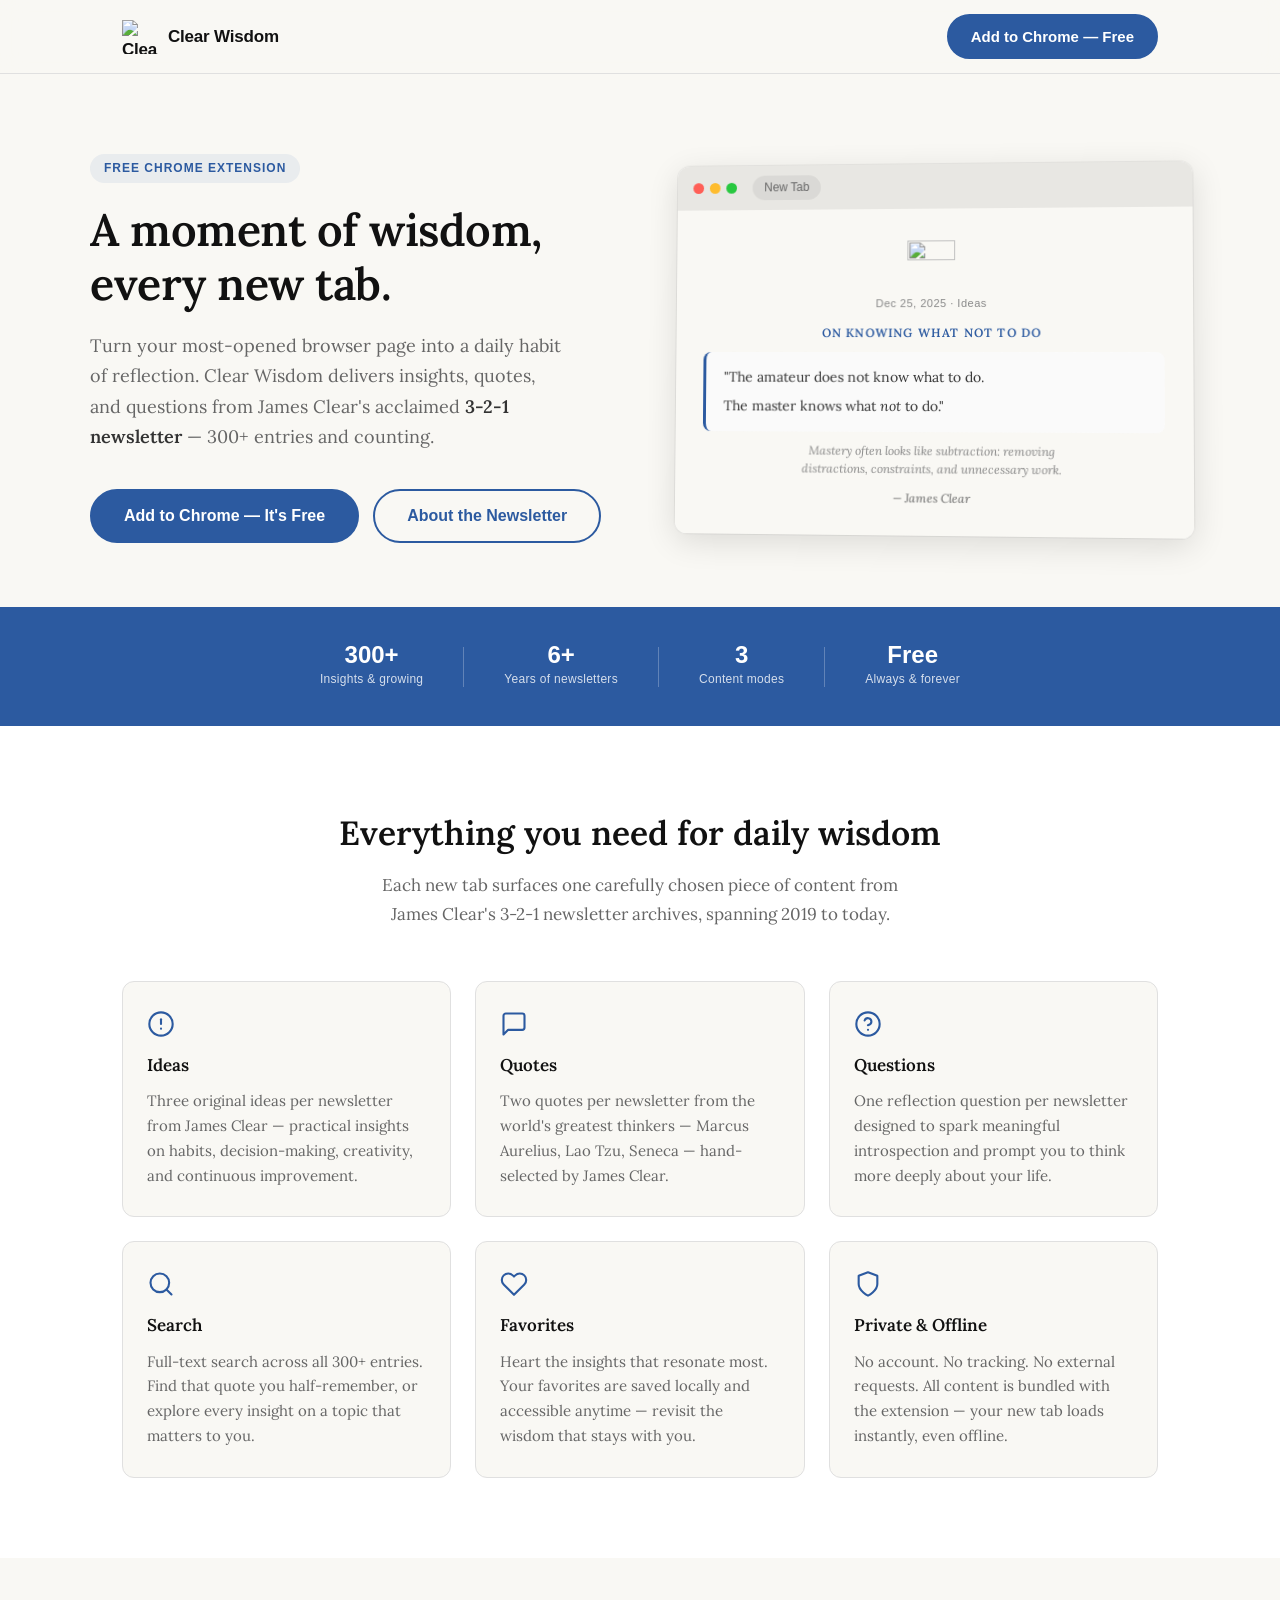
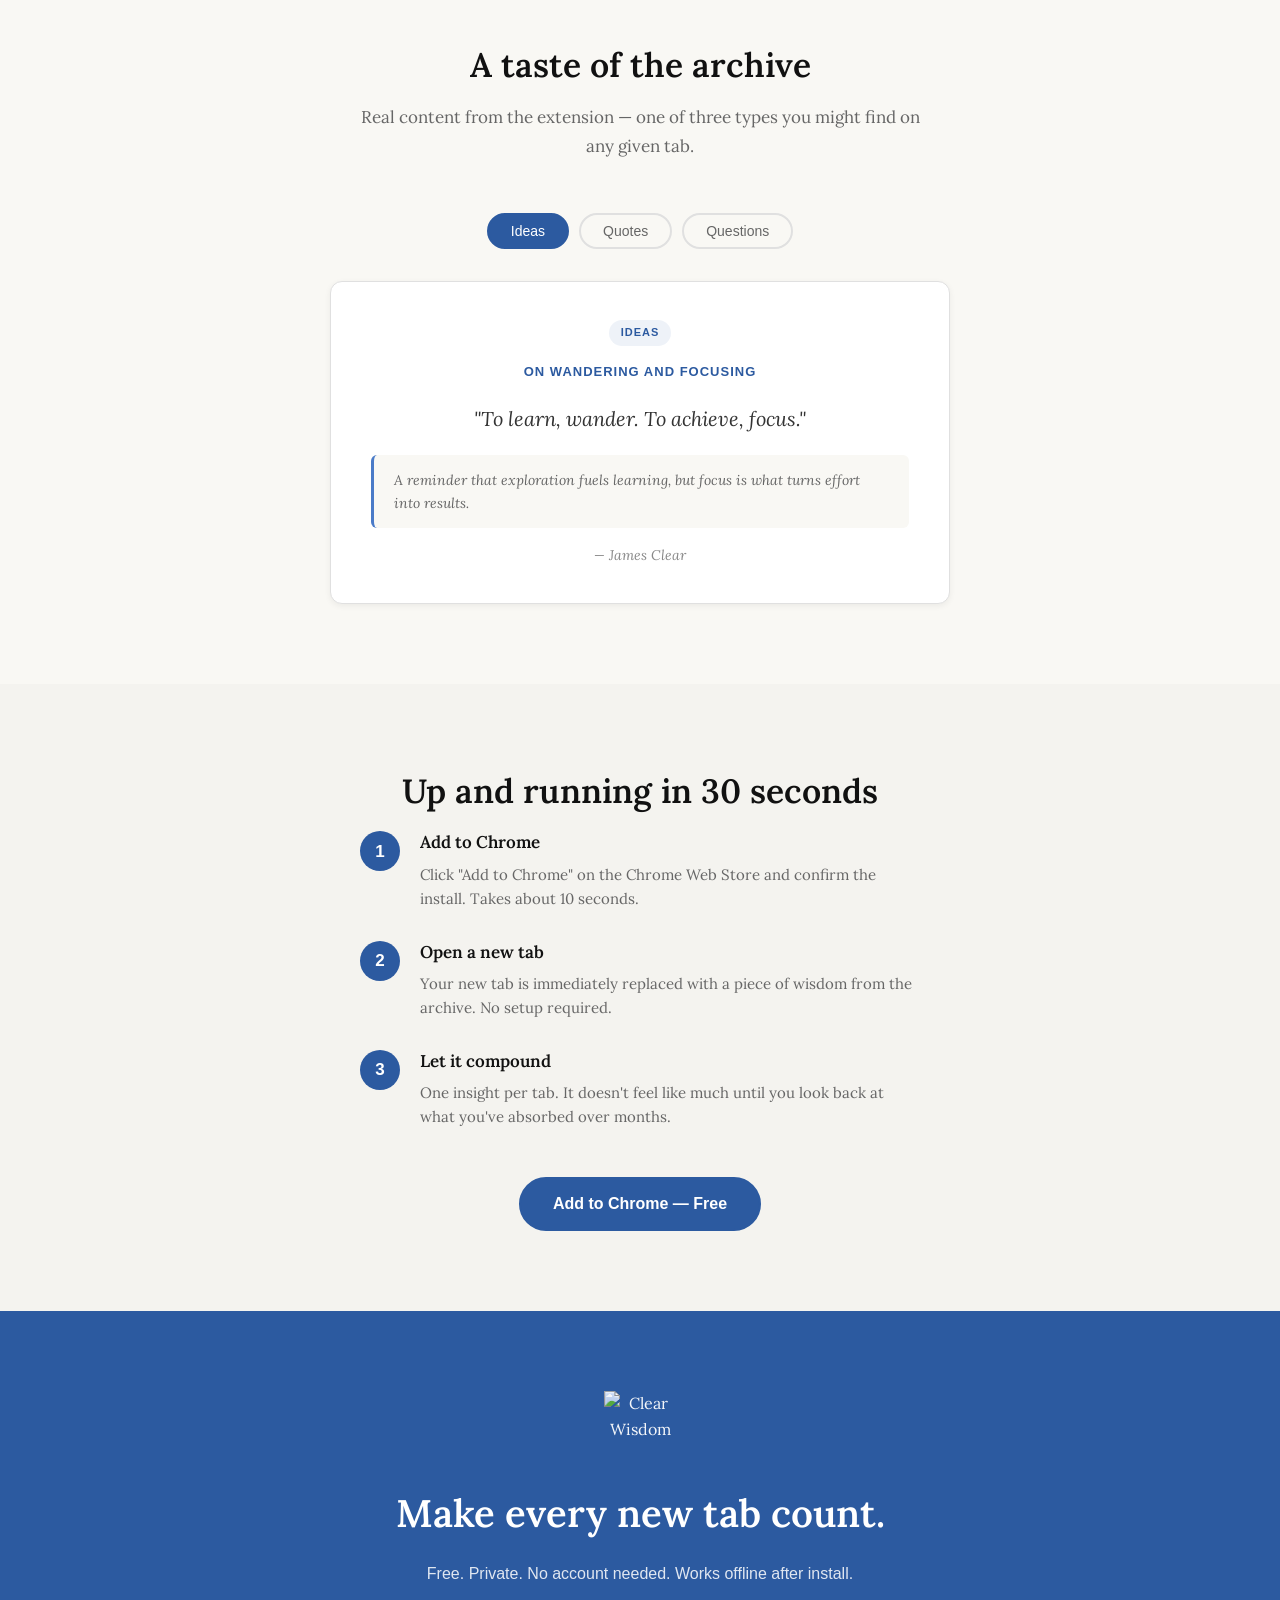
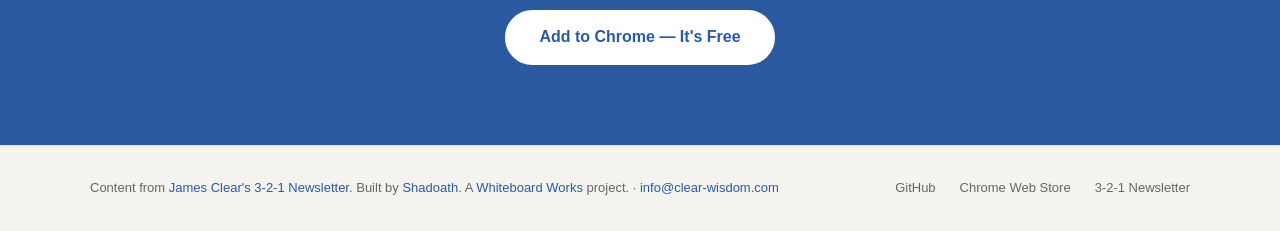
==== commit bc15d270: "Add whiteboardworks.com footer link and contact email to README and docs Co-Authored-By: Claude Sonn" ====
--- a/docs/index.html
+++ b/docs/index.html
@@ -83,6 +83,8 @@
       }
     </script>
 
+    <link rel="icon" type="image/png" href="favicon.png" />
+
     <link rel="preconnect" href="https://fonts.googleapis.com" />
     <link rel="preconnect" href="https://fonts.gstatic.com" crossorigin />
     <link
@@ -466,7 +468,8 @@
             target="_blank"
             rel="noopener noreferrer"
             >Shadoath</a
-          >.
+          >. A <a href="https://whiteboardworks.com" target="_blank" rel="noopener noreferrer">Whiteboard Works</a> project.
+          · <a href="mailto:info@clear-wisdom.com">info@clear-wisdom.com</a>
         </p>
         <nav class="footer-links" aria-label="Footer links">
           <a
